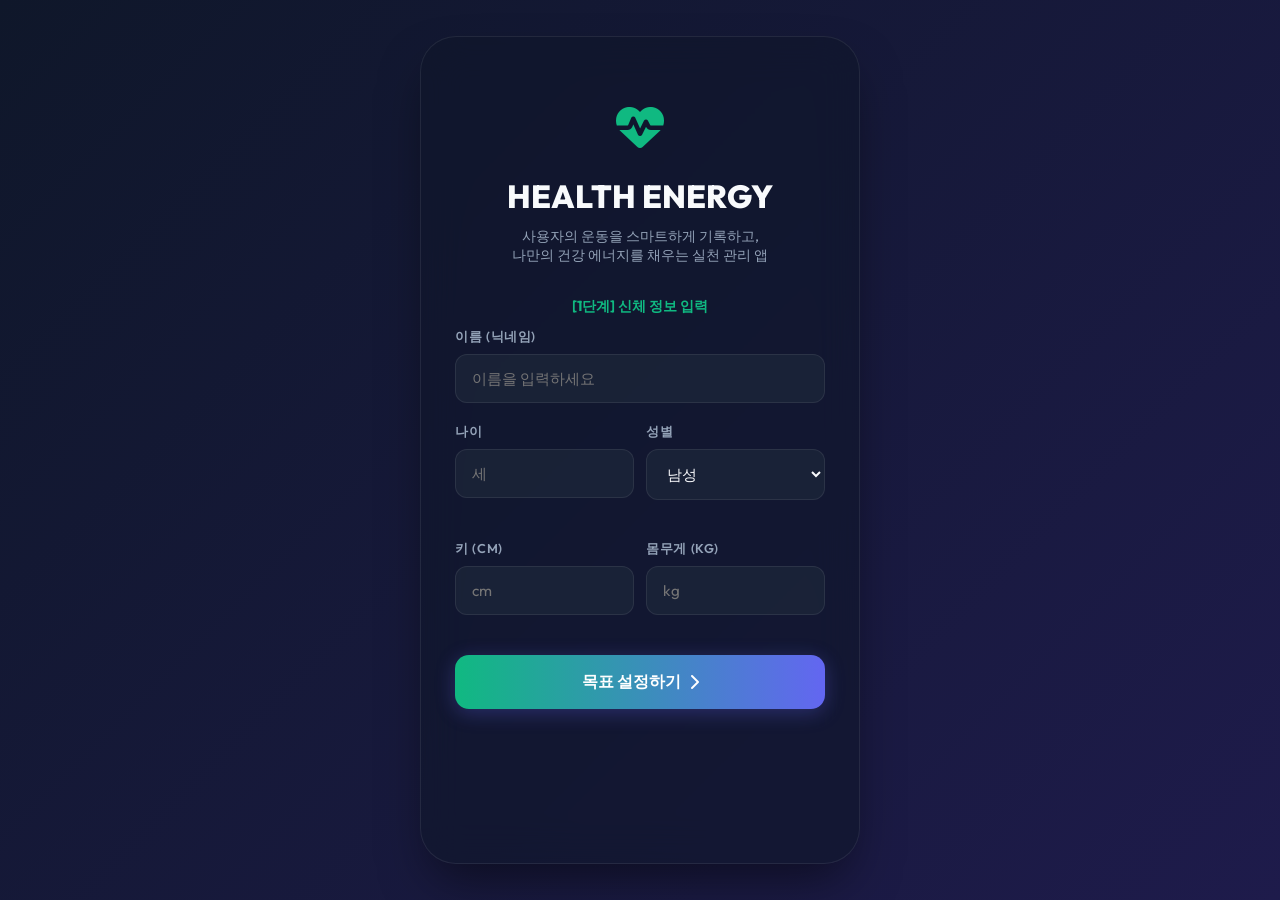
==== index.html @ dea9b388 "Add files via upload" ====
<!DOCTYPE html>
<html lang="ko">
<head>
  <meta charset="UTF-8">
  <meta name="viewport" content="width=device-width, initial-scale=1.0, viewport-fit=cover">
  <meta name="theme-color" content="#0f172a">
  <meta name="mobile-web-app-capable" content="yes">
  <meta name="apple-mobile-web-app-capable" content="yes">
  <meta name="apple-mobile-web-app-status-bar-style" content="black-translucent">
  <meta name="apple-mobile-web-app-title" content="Health Energy">
  <meta name="format-detection" content="telephone=no">
  <title>Health Energy - 건강과 웰빙</title>
  <link rel="manifest" href="manifest.webmanifest">
  <link rel="icon" href="icons/app-icon.svg" type="image/svg+xml">
  <link rel="apple-touch-icon" href="icons/app-icon.svg">
  <!-- Google Fonts Outfit -->
  <link rel="preconnect" href="https://fonts.googleapis.com">
  <link rel="preconnect" href="https://fonts.gstatic.com" crossorigin>
  <link href="https://fonts.googleapis.com/css2?family=Outfit:wght@300;400;500;600;700;800&display=swap" rel="stylesheet">
  <!-- FontAwesome for Premium Icons -->
  <link rel="stylesheet" href="https://cdnjs.cloudflare.com/ajax/libs/font-awesome/6.4.0/css/all.min.css">
  <!-- Local Styles -->
  <link rel="stylesheet" href="css/style.css">
</head>
<body>

  <div class="app-container">
    
    <!-- App Header (Hidden on onboarding) -->
    <header class="app-header" id="app-header" style="display: none;">
      <div class="logo-text">HEALTH ENERGY</div>
      <div class="header-actions">
        <button class="header-btn" id="btn-profile" title="프로필 설정">
          <i class="fa-solid fa-user"></i>
        </button>
      </div>
    </header>

    <!-- Floating Action Button for Quick Workout Add -->
    <button class="floating-action-btn" id="fab-add-workout" style="display: none;" title="운동 추가">
      <i class="fa-solid fa-plus"></i>
    </button>

    <!-- Main Screens Container -->
    <main class="screen-wrapper">

      <!-- 1. Onboarding Screen -->
      <section id="screen-onboarding" class="app-screen active">
        <div class="onboarding-container">
          <div style="font-size: 3rem; color: var(--color-primary); margin-bottom: 20px;">
            <i class="fa-solid fa-heart-pulse"></i>
          </div>
          <h1 class="onboarding-title">HEALTH ENERGY</h1>
          <p class="onboarding-desc">사용자의 운동을 스마트하게 기록하고,<br>나만의 건강 에너지를 채우는 실천 관리 앱</p>
          
          <form id="form-onboarding" style="width: 100%;">
            <!-- STEP 1: Profile Information -->
            <div id="onboarding-step-1" style="width: 100%;">
              <div style="font-size: 0.9rem; font-weight: 700; color: var(--color-primary); margin-bottom: 12px; text-align: center;">[1단계] 신체 정보 입력</div>
              
              <div class="form-group">
                <label for="input-name">이름 (닉네임)</label>
                <input type="text" id="input-name" class="form-input" placeholder="이름을 입력하세요" required>
              </div>
              
              <div class="stats-grid">
                <div class="form-group">
                  <label for="input-age">나이</label>
                  <input type="number" id="input-age" class="form-input" placeholder="세" required min="1" max="120">
                </div>
                <div class="form-group">
                  <label for="input-gender">성별</label>
                  <select id="input-gender" class="form-select" required>
                    <option value="male">남성</option>
                    <option value="female">여성</option>
                    <option value="other">기타</option>
                  </select>
                </div>
              </div>

              <div class="stats-grid">
                <div class="form-group">
                  <label for="input-height">키 (cm)</label>
                  <input type="number" id="input-height" class="form-input" placeholder="cm" required min="50" max="250">
                </div>
                <div class="form-group">
                  <label for="input-weight">몸무게 (kg)</label>
                  <input type="number" id="input-weight" class="form-input" placeholder="kg" required min="10" max="300">
                </div>
              </div>

              <button type="button" id="btn-onboarding-next" class="btn-primary" style="margin-top: 15px; width: 100%;">
                목표 설정하기 <i class="fa-solid fa-chevron-right"></i>
              </button>
            </div>

            <!-- STEP 2: Goal Settings (hidden initially) -->
            <div id="onboarding-step-2" style="width: 100%; display: none;">
              <div style="font-size: 0.9rem; font-weight: 700; color: var(--color-primary); margin-bottom: 12px; text-align: center;">[2단계] 하루 활동 목표 설정</div>
              
              <div class="form-group">
                <label for="input-calorie-goal">하루 목표 소모 칼로리 (kcal)</label>
                <input type="number" id="input-calorie-goal" class="form-input" value="500" min="50" max="10000" required>
              </div>

              <div class="form-group">
                <label for="input-duration-goal">하루 목표 운동 시간 (분)</label>
                <input type="number" id="input-duration-goal" class="form-input" value="60" min="5" max="1440" required>
              </div>

              <div class="form-group">
                <label for="input-step-goal">하루 목표 걸음 수 (걸음)</label>
                <input type="number" id="input-step-goal" class="form-input" value="10000" step="1000" min="1000" max="100000" required>
              </div>

              <div style="display: flex; gap: 12px; margin-top: 20px;">
                <button type="button" id="btn-onboarding-back" class="btn-secondary" style="flex: 1; padding: 12px;">
                  <i class="fa-solid fa-chevron-left"></i> 이전
                </button>
                <button type="submit" class="btn-primary" style="flex: 2; padding: 12px;">
                  시작하기 <i class="fa-solid fa-circle-check"></i>
                </button>
              </div>
            </div>
          </form>
        </div>
      </section>

      <!-- 2. Home Dashboard Screen -->
      <section id="screen-home" class="app-screen">
        <!-- Welcoming -->
        <div style="margin-bottom: 20px; display: flex; justify-content: space-between; align-items: center;">
          <div>
            <h2 style="font-size: 1.4rem; font-weight: 800;">안녕하세요, <span id="user-display-name">사용자</span>님!</h2>
            <p style="font-size: 0.8rem; color: var(--text-secondary);">날짜별 건강 에너지를 되돌아보세요.</p>
          </div>
        </div>
        <!-- Health Energy Gauge Card -->
        <div class="glass-card" style="text-align: center;">
          <div class="glass-card-title" style="margin-bottom: 8px;">
            <span>오늘의 건강 에너지</span>
            <i class="fa-solid fa-bolt" style="color: var(--color-warning);"></i>
          </div>
          
          <!-- Arrow-based Date Selector inside Card -->
          <div style="display: flex; justify-content: center; align-items: center; gap: 16px; margin: 0px auto 14px; max-width: 200px;">
            <button id="btn-home-prev-date" class="header-btn" style="width: 28px; height: 28px; font-size: 0.75rem;" title="다음 날짜">
              <i class="fa-solid fa-chevron-left"></i>
            </button>
            <span id="home-selected-date-label" style="font-size: 0.85rem; font-weight: 700; color: var(--color-primary); flex: 1; text-align: center; white-space: nowrap;">오늘</span>
            <button id="btn-home-next-date" class="header-btn" style="width: 28px; height: 28px; font-size: 0.75rem;" title="이전 날짜" disabled>
              <i class="fa-solid fa-chevron-right"></i>
            </button>
          </div>
          
          <div class="energy-gauge-container">
            <svg class="svg-gauge">
              <defs>
                <linearGradient id="energyGrad" x1="0%" y1="0%" x2="100%" y2="100%">
                  <stop offset="0%" stop-color="var(--color-secondary)" />
                  <stop offset="100%" stop-color="var(--color-primary)" />
                </linearGradient>
              </defs>
              <circle class="svg-gauge-bg" cx="85" cy="85" r="70" />
              <circle class="svg-gauge-fill" id="energy-gauge-fill" cx="85" cy="85" r="70" />
            </svg>
            <div class="gauge-center-text">
              <span class="gauge-value" id="energy-score-val">0</span>
              <span class="gauge-unit">POINTS</span>
            </div>
            <div class="energy-status-badge" id="energy-status-text">에너지 충전 대기 중</div>
          </div>

          <p style="font-size: 0.75rem; color: var(--text-secondary); line-height: 1.4; max-width: 280px; margin: 0 auto 15px;">
            운동 시간, 빈도, 연속성 등을 종합적으로 반영하여 실시간으로 에너지가 충전됩니다.
          </p>
          <button class="btn-primary" id="btn-toggle-energy-details" style="width: 100%; border-radius: 16px; padding: 14px; font-weight: 700; background: linear-gradient(135deg, var(--color-primary), var(--color-secondary)); box-shadow: 0 4px 15px rgba(16, 185, 129, 0.4);">
            <i class="fa-solid fa-circle-info"></i> 자세히 알아보기
          </button>
          
          <!-- Detailed Energy info container -->
          <div id="energy-details-container" style="display: none; margin-top: 16px; text-align: left; padding: 14px; border-radius: 12px; background: rgba(255, 255, 255, 0.03); border: 1px solid rgba(255, 255, 255, 0.05); animation: fadeIn 0.3s ease;">
            <h4 style="font-size: 0.85rem; font-weight: 700; margin-bottom: 12px; color: var(--color-primary); display: flex; align-items: center; gap: 6px;">
              <i class="fa-solid fa-chart-pie"></i> 요소별 에너지 분석
            </h4>
            
            <!-- 근력 -->
            <div style="margin-bottom: 10px;">
              <div style="display: flex; justify-content: space-between; font-size: 0.75rem; margin-bottom: 4px;">
                <span>💪 근력 (Muscle Strength)</span>
                <span id="score-strength" style="font-weight: 700;">0%</span>
              </div>
              <div style="height: 6px; background: rgba(255, 255, 255, 0.05); border-radius: 3px; overflow: hidden;">
                <div id="bar-strength" style="height: 100%; width: 0%; background: var(--color-accent); border-radius: 3px; transition: width 0.5s ease;"></div>
              </div>
            </div>

            <!-- 근지구력 -->
            <div style="margin-bottom: 10px;">
              <div style="display: flex; justify-content: space-between; font-size: 0.75rem; margin-bottom: 4px;">
                <span>🏋️ 근지구력 (Muscle Endurance)</span>
                <span id="score-endurance" style="font-weight: 700;">0%</span>
              </div>
              <div style="height: 6px; background: rgba(255, 255, 255, 0.05); border-radius: 3px; overflow: hidden;">
                <div id="bar-endurance" style="height: 100%; width: 0%; background: var(--color-warning); border-radius: 3px; transition: width 0.5s ease;"></div>
              </div>
            </div>

            <!-- 심폐지구력 -->
            <div style="margin-bottom: 10px;">
              <div style="display: flex; justify-content: space-between; font-size: 0.75rem; margin-bottom: 4px;">
                <span>🫁 심폐지구력 (Cardiorespiratory)</span>
                <span id="score-cardio" style="font-weight: 700;">0%</span>
              </div>
              <div style="height: 6px; background: rgba(255, 255, 255, 0.05); border-radius: 3px; overflow: hidden;">
                <div id="bar-cardio" style="height: 100%; width: 0%; background: var(--color-secondary); border-radius: 3px; transition: width 0.5s ease;"></div>
              </div>
            </div>

            <!-- 유연성 -->
            <div style="margin-bottom: 4px;">
              <div style="display: flex; justify-content: space-between; font-size: 0.75rem; margin-bottom: 4px;">
                <span>🧘 유연성 (Flexibility)</span>
                <span id="score-flexibility" style="font-weight: 700;">0%</span>
              </div>
              <div style="height: 6px; background: rgba(255, 255, 255, 0.05); border-radius: 3px; overflow: hidden;">
                <div id="bar-flexibility" style="height: 100%; width: 0%; background: var(--color-primary); border-radius: 3px; transition: width 0.5s ease;"></div>
              </div>
            </div>
          </div>
        </div>

        <!-- Today Summary Header -->
        <div style="margin: 22px 0 10px; display: flex; justify-content: space-between; align-items: center; padding: 0 4px;">
          <h3 style="font-size: 0.95rem; font-weight: 700; color: var(--text-primary); margin: 0; display: flex; align-items: center; gap: 6px;">
            <i class="fa-solid fa-square-poll-vertical" style="color: var(--color-primary);"></i> 오늘의 활동 요약
          </h3>
          <button id="btn-edit-goals" style="background: transparent; border: none; color: var(--color-primary); font-size: 0.75rem; font-weight: 700; cursor: pointer; display: flex; align-items: center; gap: 4px; padding: 4px 8px; border-radius: 8px; border: 1px solid rgba(16, 185, 129, 0.2); transition: all 0.2s;">
            <i class="fa-solid fa-pen-to-square"></i> 목표 수정
          </button>
        </div>

        <!-- Today Summary Card -->
        <div class="stats-grid">
          <div class="stat-box">
            <span class="stat-label"><i class="fa-solid fa-fire" style="color: var(--color-accent);"></i> 활동 칼로리</span>
            <span class="stat-value"><span id="today-calories">0</span> / <span id="goal-calories">500</span> kcal</span>
          </div>
          <div class="stat-box">
            <span class="stat-label"><i class="fa-solid fa-shoe-prints" style="color: var(--color-primary);"></i> 걸음 수</span>
            <span class="stat-value"><span id="today-steps">0</span> / <span id="goal-steps">10,000</span></span>
          </div>
        </div>

        <div class="stats-grid">
          <div class="stat-box">
            <span class="stat-label"><i class="fa-solid fa-clock" style="color: var(--color-secondary);"></i> 운동 시간</span>
            <span class="stat-value"><span id="today-duration">0</span> / <span id="goal-duration">60</span> 분</span>
          </div>
          <div class="stat-box">
            <span class="stat-label"><i class="fa-solid fa-calendar-check" style="color: var(--color-warning);"></i> 연속 실천</span>
            <span class="stat-value"><span id="user-streak">0</span> 일 연속 🔥</span>
          </div>
        </div>

        <!-- Recommended Workouts -->
        <div class="glass-card">
          <div class="glass-card-title" style="margin-bottom: 6px;">오늘의 추천 운동</div>
          
          <!-- Deficient element-based recommendations -->
          <div style="font-size: 0.75rem; color: var(--text-secondary); margin-bottom: 12px; padding: 0 4px;" id="home-recommendation-reason">
            최근 1주일간 분석 결과...
          </div>
          
          <div class="exercise-list" id="home-recommendation-list">
            <div class="exercise-item" onclick="app.selectWorkoutPreset('Squats')">
              <div class="exercise-info">
                <div class="exercise-icon"><i class="fa-solid fa-child"></i></div>
                <div>
                  <div class="exercise-name">스쿼트 (Squats)</div>
                  <div class="exercise-meta">자세 분석 시범 서비스 가능</div>
                </div>
              </div>
              <i class="fa-solid fa-chevron-right" style="font-size: 0.8rem; color: var(--text-secondary);"></i>
            </div>

            <div class="exercise-item" onclick="app.selectWorkoutPreset('Walking')">
              <div class="exercise-info">
                <div class="exercise-icon" style="background: rgba(16, 185, 129, 0.15); color: var(--color-primary);"><i class="fa-solid fa-person-running"></i></div>
                <div>
                  <div class="exercise-name">야외 걷기/달리기</div>
                  <div class="exercise-meta">GPS 자동 이동 측정 시뮬레이션</div>
                </div>
              </div>
              <i class="fa-solid fa-chevron-right" style="font-size: 0.8rem; color: var(--text-secondary);"></i>
            </div>
          </div>
        </div>
      </section>

      <!-- 2.5 Recommendation Screen -->
      <section id="screen-recommendation" class="app-screen">
        <div style="margin-bottom: 20px;">
          <h2 style="font-size: 1.4rem; font-weight: 800;">맞춤 운동 추천</h2>
          <p style="font-size: 0.8rem; color: var(--text-secondary);">현재 건강 상태를 분석하여 알맞은 운동을 제안합니다.</p>
        </div>

        <div class="glass-card" style="text-align: center; padding: 40px 20px;" id="recommendation-loading">
          <i class="fa-solid fa-circle-notch fa-spin" style="font-size: 3rem; color: var(--color-primary); margin-bottom: 20px;"></i>
          <h3 style="font-size: 1.1rem; margin-bottom: 8px;">최적의 운동을 찾고 있습니다...</h3>
          <p style="font-size: 0.8rem; color: var(--text-secondary);">최근 활동 기록과 건강 에너지를 분석 중입니다.</p>
        </div>

        <div id="recommendation-result" style="display: none;">
          <!-- Content dynamically rendered via JS -->
        </div>

        <button class="btn-secondary" onclick="app.navigateTo('home')" style="margin-top: 20px;">
          <i class="fa-solid fa-arrow-left"></i> 홈으로 돌아가기
        </button>
      </section>

      <!-- 3. Selection Screen (Select Exercise Mode) -->
      <section id="screen-choose-workout" class="app-screen">
        <div style="margin-bottom: 24px;">
          <h2 style="font-size: 1.4rem; font-weight: 800;">기록 방식 선택</h2>
          <p style="font-size: 0.8rem; color: var(--text-secondary);">운동을 기록할 상황과 방법을 골라주세요.</p>
        </div>

        <div class="selection-card" onclick="app.navigateTo('camera-workout')">
          <div class="selection-card-icon">
            <i class="fa-solid fa-camera"></i>
          </div>
          <div class="selection-card-details">
            <div class="selection-card-title">카메라로 활동 기록</div>
            <div class="selection-card-desc">기기 내 웹캠을 활용해 횟수 측정과 스쿼트 자세 분석 피드백을 체험합니다. (시뮬레이션 버전)</div>
          </div>
        </div>

        <div class="selection-card" onclick="app.navigateTo('auto-tracking')">
          <div class="selection-card-icon" style="color: var(--color-secondary);">
            <i class="fa-solid fa-location-crosshairs"></i>
          </div>
          <div class="selection-card-details">
            <div class="selection-card-title">자동 운동 측정</div>
            <div class="selection-card-desc">걷기, 달리기와 같은 활동을 실시간 이동량으로 자동 측정해 드립니다.</div>
          </div>
        </div>

        <div class="selection-card" onclick="app.navigateTo('direct-input')">
          <div class="selection-card-icon" style="color: var(--color-accent);">
            <i class="fa-solid fa-pen-to-square"></i>
          </div>
          <div class="selection-card-details">
            <div class="selection-card-title">직접 활동 기록</div>
            <div class="selection-card-desc">헬스, 수영, 축구 등 다른 운동 결과를 시간과 강도, 간단한 메모와 함께 수동으로 적어 기록합니다.</div>
          </div>
        </div>

        <button class="btn-secondary" onclick="app.navigateTo('home')" style="margin-top: 10px;">
          <i class="fa-solid fa-arrow-left"></i> 홈으로 가기
        </button>
      </section>

      <!-- 4. Camera Workout Simulation Screen -->
      <section id="screen-camera-workout" class="app-screen">
        <div style="margin-bottom: 16px;">
          <h2 style="font-size: 1.4rem; font-weight: 800;">카메라로 활동 기록</h2>
          <p style="font-size: 0.8rem; color: var(--text-secondary);">기기 내 웹캠을 활용해 횟수 측정과 자세 분석 피드백을 진행합니다.</p>
        </div>

        <!-- Exercise Selector -->
        <div class="form-group" style="margin-bottom: 20px;">
          <label for="select-camera-exercise">측정할 운동 선택</label>
          <select id="select-camera-exercise" class="form-select" required>
            <option value="" disabled selected hidden>측정할 운동을 선택해주세요.</option>
            <optgroup label="근력 운동">
              <option value="바이셉 컬">바이셉 컬</option>
              <option value="레터럴 레이즈">레터럴 레이즈</option>
              <option value="오버헤드 프레스">오버헤드 프레스</option>
            </optgroup>
            <optgroup label="근지구력 운동">
              <option value="스쿼트">스쿼트</option>
              <option value="팔굽혀펴기">팔굽혀펴기</option>
              <option value="윗몸일으키기">윗몸일으키기</option>
              <option value="레그레이즈">레그레이즈</option>
              <option value="니 레이즈">니 레이즈</option>
              <option value="니 프레스">니 프레스</option>
              <option value="크런치">크런치</option>
            </optgroup>
          </select>
        </div>

        <!-- Placeholder when no exercise is selected -->
        <div id="camera-exercise-placeholder" class="mock-box" style="height: 240px; display: flex; flex-direction: column; align-items: center; justify-content: center; text-align: center; gap: 12px; background: rgba(255,255,255,0.01); border: 1px dashed rgba(255,255,255,0.1); margin-bottom: 20px;">
          <i class="fa-solid fa-camera-rotate" style="font-size: 2.5rem; color: var(--text-secondary); opacity: 0.5;"></i>
          <span style="font-size: 0.85rem; color: var(--text-secondary); line-height: 1.5;">측정할 운동 종류를 선택하시면<br>카메라 기능이 활성화됩니다.</span>
        </div>

        <!-- Camera Workspace Container -->
        <div id="camera-workspace-container" style="display: none;">
          <div class="mock-box" id="camera-viewport" style="margin-bottom: 20px; position: relative; overflow: hidden; background: #000; display: flex; align-items: center; justify-content: center; height: 260px;">
            <!-- Real webcam video element -->
            <video id="webcam-video" autoplay playsinline muted style="width: 100%; height: 100%; object-fit: cover; position: absolute; top: 0; left: 0; transform: scaleX(-1);"></video>
            
            <!-- Real-time skeleton canvas overlay -->
            <canvas id="skeleton-canvas" style="width: 100%; height: 100%; position: absolute; top: 0; left: 0; z-index: 1; pointer-events: none; transform: scaleX(-1);"></canvas>
            
            <!-- Hidden processing canvas -->
            <canvas id="processing-canvas" style="display: none;" width="320" height="240"></canvas>

            <button type="button" id="btn-switch-camera" class="camera-switch-btn" aria-label="전면 및 후면 카메라 전환" title="카메라 전환">
              <i class="fa-solid fa-camera-rotate"></i>
            </button>
            
            <div class="camera-indicator" style="z-index: 2;">
              <div class="camera-dot"></div>
              <span>실시간 카메라 스트림</span>
            </div>
            
            <span style="z-index: 2; font-weight: 500; font-size: 0.8rem; background: rgba(0,0,0,0.5); padding: 4px 10px; border-radius: 4px;" id="camera-status-msg">자세를 잡고 대기하세요.</span>
          </div>

          <div class="stats-grid" style="margin-bottom: 16px;">
            <div class="stat-box" style="text-align: center;">
              <span class="stat-label" id="camera-rep-label">수행 횟수</span>
              <span class="stat-value" id="camera-rep-count" style="font-size: 2rem; color: var(--color-primary);">0 <span style="font-size: 1rem;">회</span></span>
            </div>
            <div class="stat-box" style="text-align: center;">
              <span class="stat-label">자세 점수</span>
              <span class="stat-value" id="camera-posture-score" style="font-size: 2rem; color: var(--color-secondary);">-- <span style="font-size: 1rem;">점</span></span>
            </div>
          </div>

          <div class="mock-box" style="margin-bottom: 20px; padding: 12px; font-size: 0.78rem; line-height: 1.55; color: var(--text-secondary);">
            선택한 운동에 필요한 주요 관절은 한쪽만 보여도 측정됩니다. 파란색으로 표시되는 부위를 보여주고 시작 자세와 끝 자세를 잠깐 유지해 주세요.
          </div>

          <button class="btn-primary" id="btn-finish-camera-workout">
            운동 끝내고 기록 저장
          </button>
        </div>

        <button class="btn-secondary" onclick="app.navigateTo('choose-workout')" style="margin-top: 10px;">
          뒤로 가기
        </button>
      </section>

      <!-- 5. Auto Tracking Screen -->
      <section id="screen-auto-tracking" class="app-screen">
        <div style="margin-bottom: 16px;">
          <h2 style="font-size: 1.4rem; font-weight: 800;">실시간 자동 측정</h2>
          <p style="font-size: 0.8rem; color: var(--text-secondary);">스마트폰 GPS 및 센서 활동을 가상으로 시뮬레이션합니다.</p>
        </div>

        <!-- Exercise Selector -->
        <div class="form-group" style="margin-bottom: 20px;">
          <label for="select-auto-exercise">측정할 운동 선택</label>
          <select id="select-auto-exercise" class="form-select" required>
            <option value="" disabled selected hidden>측정할 운동을 선택해주세요.</option>
            <optgroup label="근력 운동">
              <option value="바이셉 컬">바이셉 컬</option>
              <option value="레터럴 레이즈">레터럴 레이즈</option>
              <option value="오버헤드 프레스">오버헤드 프레스</option>
            </optgroup>
            <optgroup label="근지구력 운동">
              <option value="스쿼트">스쿼트</option>
              <option value="팔굽혀펴기">팔굽혀펴기</option>
              <option value="윗몸일으키기">윗몸일으키기</option>
              <option value="레그레이즈">레그레이즈</option>
              <option value="니 레이즈">니 레이즈</option>
              <option value="니 프레스">니 프레스</option>
              <option value="크런치">크런치</option>
            </optgroup>
          </select>
        </div>

        <!-- Placeholder when no exercise is selected -->
        <div id="auto-exercise-placeholder" class="mock-box" style="height: 160px; display: flex; flex-direction: column; align-items: center; justify-content: center; text-align: center; gap: 12px; background: rgba(255,255,255,0.01); border: 1px dashed rgba(255,255,255,0.1); margin-bottom: 20px;">
          <i class="fa-solid fa-person-running" style="font-size: 2.5rem; color: var(--text-secondary); opacity: 0.5;"></i>
          <span style="font-size: 0.85rem; color: var(--text-secondary); line-height: 1.5;">측정할 운동 종류를 선택하시면<br>자동 측정 센서 기능이 활성화됩니다.</span>
        </div>

        <!-- Auto Workspace Container -->
        <div id="auto-workspace-container" style="display: none;">
          <div class="mock-box" style="height: 160px; background: radial-gradient(circle, #1e1b4b 0%, #020617 100%); margin-bottom: 20px;">
            <div style="font-size: 0.75rem; color: var(--text-secondary); margin-bottom: 6px;">실시간 페이스 속도계</div>
            <div style="font-size: 2.5rem; font-weight: 800; color: var(--color-secondary);" id="auto-speed">0.0 <span style="font-size: 1rem; font-weight: 500; color: var(--text-secondary);">km/h</span></div>
            <div style="margin-top: 8px; font-size: 0.75rem; color: var(--color-primary);" id="auto-tracking-status"><i class="fa-solid fa-pause"></i> 일시 정지됨</div>
          </div>

          <div class="stats-grid">
            <div class="stat-box">
              <span class="stat-label">이동 시간</span>
              <span class="stat-value" id="auto-duration">00:00</span>
            </div>
            <div class="stat-box">
              <span class="stat-label" id="auto-steps-label">걸음 수</span>
              <span class="stat-value" id="auto-steps">0 걸음</span>
            </div>
          </div>

          <div class="stats-grid" style="margin-bottom: 16px;">
            <div class="stat-box">
              <span class="stat-label">이동 거리</span>
              <span class="stat-value" id="auto-distance">0.00 km</span>
            </div>
            <div class="stat-box">
              <span class="stat-label">소모 칼로리</span>
              <span class="stat-value" id="auto-calories">0 kcal</span>
            </div>
          </div>

          <div class="interactive-mock-controls" style="margin-bottom: 20px;">
            <button class="btn-primary" id="btn-sensor-toggle" style="background: var(--color-primary);">시작</button>
            <button class="btn-secondary" id="btn-sensor-speedup" disabled>가속 시뮬레이션</button>
          </div>

          <button class="btn-primary" id="btn-finish-auto-workout" style="background: linear-gradient(to right, var(--color-secondary), var(--color-accent));">
            측정 완료 및 저장
          </button>
        </div>
        
        <button class="btn-secondary" onclick="app.navigateTo('choose-workout')" style="margin-top: 10px;">
          뒤로 가기
        </button>
      </section>

      <!-- 6. Direct Input Form Screen -->
      <section id="screen-direct-input" class="app-screen">
        <div style="margin-bottom: 16px;">
          <h2 style="font-size: 1.4rem; font-weight: 800;">직접 활동 기록</h2>
          <p style="font-size: 0.8rem; color: var(--text-secondary);">수행하신 운동 종류와 결과를 입력하세요.</p>
        </div>

        <form id="form-direct-workout">
          <div class="form-group">
            <label for="select-exercise-type">운동 종류 (선택)</label>
            <select id="select-exercise-type" class="form-select" required>
              <option value="" disabled selected hidden>운동 종류를 선택해주세요.</option>
              <optgroup label="근력 운동">
                <option value="바이셉 컬" data-unit="회" data-name="바이셉 컬">바이셉 컬</option>
                <option value="레터럴 레이즈" data-unit="회" data-name="레터럴 레이즈">레터럴 레이즈</option>
                <option value="오버헤드 프레스" data-unit="회" data-name="오버헤드 프레스">오버헤드 프레스</option>
              </optgroup>
              <optgroup label="근지구력 운동">
                <option value="스쿼트" data-unit="회" data-name="스쿼트">스쿼트</option>
                <option value="팔굽혀펴기" data-unit="회" data-name="팔굽혀펴기">팔굽혀펴기</option>
                <option value="윗몸일으키기" data-unit="회" data-name="윗몸일으키기">윗몸일으키기</option>
                <option value="레그레이즈" data-unit="회" data-name="레그레이즈">레그레이즈</option>
                <option value="니 레이즈" data-unit="회" data-name="니 레이즈">니 레이즈</option>
                <option value="니 프레스" data-unit="회" data-name="니 프레스">니 프레스</option>
                <option value="크런치" data-unit="회" data-name="크런치">크런치</option>
              </optgroup>
            </select>
          </div>

          <!-- Measurement Input Group (Conditional) -->
          <div id="direct-measurement-group" style="display: none; margin-bottom: 15px;" class="form-group">
            <label id="label-direct-measurement" for="input-direct-measurement">측정 기록</label>
            <input type="number" step="0.1" id="input-direct-measurement" class="form-input" placeholder="측정값을 입력하세요">
          </div>

          <div class="stats-grid">
            <div class="form-group">
              <label for="input-direct-duration">운동 시간 (분)</label>
              <input type="number" id="input-direct-duration" class="form-input" min="1" max="1440" required placeholder="30">
            </div>
            <div class="form-group" id="direct-reps-group" style="display: none;">
              <label for="input-direct-reps">수행 횟수 (회)</label>
              <input type="number" id="input-direct-reps" class="form-input" min="1" max="1000" placeholder="20">
            </div>
          </div>

          <div class="form-group" style="margin-top: 15px;">
            <label for="select-direct-intensity">주관적 강도</label>
            <select id="select-direct-intensity" class="form-select" required>
              <option value="" disabled selected hidden>운동 강도를 선택해주세요.</option>
              <option value="low">가벼움 (산책 수준)</option>
              <option value="medium">보통 (적당히 땀이 남)</option>
              <option value="high">힘듦 (숨이 많이 참)</option>
            </select>
          </div>

          <div class="form-group">
            <label for="input-direct-memo">한 줄 메모 / 피드백</label>
            <textarea id="input-direct-memo" class="form-input" rows="3" style="resize: none;" placeholder="오늘 운동은 어떠셨나요? 느낌을 메모해보세요."></textarea>
          </div>

          <button type="submit" class="btn-primary">
            운동 기록 저장 <i class="fa-solid fa-circle-check"></i>
          </button>
          
          <button type="button" class="btn-secondary" onclick="app.navigateTo('choose-workout')" style="margin-top: 10px;">
            뒤로 가기
          </button>
        </form>
      </section>

      <!-- 7. Timeline Screen -->
      <section id="screen-timeline" class="app-screen">
        <div style="margin-bottom: 20px; display: flex; justify-content: space-between; align-items: center;">
          <div>
            <h2 style="font-size: 1.4rem; font-weight: 800;">운동 타임라인</h2>
            <p style="font-size: 0.8rem; color: var(--text-secondary);">차곡차곡 쌓인 건강 기록들</p>
          </div>
          <button class="header-btn" id="btn-clear-logs" title="기록 전체 초기화" style="border-color: rgba(244, 63, 94, 0.3); color: var(--color-accent);">
            <i class="fa-solid fa-trash-can"></i>
          </button>
        </div>

        <!-- Date Filters Scrollbar -->
        <div class="date-filter-container" id="timeline-date-filters">
          <!-- Dynamically populated via JS -->
        </div>

        <div id="timeline-empty-state" style="text-align: center; padding: 40px 10px; color: var(--text-secondary);">
          <i class="fa-regular fa-calendar-times" style="font-size: 2.5rem; margin-bottom: 12px; opacity: 0.5;"></i>
          <p style="font-size: 0.85rem;">아직 기록된 운동이 없습니다.<br>첫 운동을 기록해보세요!</p>
        </div>

        <div class="timeline-list" id="timeline-items-container">
          <!-- Dynamically populated via JS -->
        </div>
      </section>

      <!-- 8. Reports Screen -->
      <section id="screen-report" class="app-screen">
        <div style="margin-bottom: 20px;">
          <h2 style="font-size: 1.4rem; font-weight: 800;">분석 리포트</h2>
          <p style="font-size: 0.8rem; color: var(--text-secondary);">활동 기록 및 에너지 변화 요인 분석</p>
        </div>

        <!-- Interactive Calendar -->
        <div class="glass-card">
          <div class="glass-card-title">
            운동 캘린더
            <div id="calendar-month-year" style="font-size: 0.9rem; font-weight: 700; color: var(--color-primary); background: rgba(16,185,129,0.1); padding: 4px 10px; border-radius: 12px;">2023 10월</div>
          </div>
          <div class="calendar-container">
            <div class="calendar-header">
              <span>일</span><span>월</span><span>화</span><span>수</span><span>목</span><span>금</span><span>토</span>
            </div>
            <div class="calendar-grid" id="calendar-grid">
              <!-- Dynamically populated via JS -->
            </div>
          </div>
          <div id="calendar-selected-logs" style="margin-top: 16px; border-top: 1px solid rgba(255,255,255,0.1); padding-top: 16px; min-height: 50px;">
            <p style="font-size: 0.8rem; color: var(--text-secondary); text-align: center;">날짜를 선택하면 기록이 표시됩니다.</p>
          </div>
        </div>

        <!-- Timeframe Selector -->
        <div class="timeframe-group">
          <button class="btn-timeframe active" onclick="app.setReportTimeframe('weekly')" id="btn-tf-weekly">주간</button>
          <button class="btn-timeframe" onclick="app.setReportTimeframe('monthly')" id="btn-tf-monthly">월간</button>
          <button class="btn-timeframe" onclick="app.setReportTimeframe('yearly')" id="btn-tf-yearly">연간</button>
        </div>

        <!-- 1. Health Energy Score Graph Card -->
        <div class="glass-card">
          <div class="glass-card-title">
            <span id="label-energy-score-title">주간 건강 에너지 점수</span>
            <i class="fa-solid fa-bolt" style="color: var(--color-warning);"></i>
          </div>
          <div class="chart-container" id="chart-energy-score">
            <!-- Dynamically populated via JS -->
          </div>
          <p style="font-size: 0.7rem; color: var(--text-secondary); text-align: center;" id="desc-energy-score">
            기간별 평균 에너지 상태를 보여줍니다.
          </p>
        </div>

        <!-- 2. Workout Duration Graph Card -->
        <div class="glass-card">
          <div class="glass-card-title">
            <span id="label-workout-duration-title">주간 운동 시간 (분)</span>
            <i class="fa-solid fa-clock" style="color: var(--color-secondary);"></i>
          </div>
          <div class="chart-container" id="chart-workout-duration">
            <!-- Dynamically populated via JS -->
          </div>
          <p style="font-size: 0.7rem; color: var(--text-secondary); text-align: center;" id="desc-workout-duration">
            기간별 총 운동 수행 시간의 변화입니다.
          </p>
        </div>

        <!-- Feedback Analysis -->
        <div class="glass-card">
          <div class="glass-card-title">종합 평가 및 가이드라인</div>
          <div style="font-size: 0.85rem; line-height: 1.5; color: var(--text-primary);">
            <div style="margin-bottom: 12px; display: flex; gap: 8px;">
              <span style="color: var(--color-primary); font-size: 1rem;"><i class="fa-solid fa-circle-check"></i></span>
              <p id="report-text-consistency">주간 일관성을 분석 중입니다. 꾸준히 기록을 채워보세요.</p>
            </div>
            <div style="margin-bottom: 12px; display: flex; gap: 8px;">
              <span style="color: var(--color-secondary); font-size: 1rem;"><i class="fa-solid fa-dumbbell"></i></span>
              <p id="report-text-volume">활동 시간 및 세기가 권장 수준에 맞게 진행되는지 모니터링됩니다.</p>
            </div>
            <div style="display: flex; gap: 8px;">
              <span style="color: var(--color-accent); font-size: 1rem;"><i class="fa-solid fa-heart"></i></span>
              <p id="report-text-posture">스쿼트 자세 점수 피드백에 맞춰 신체 균형 상태를 진단합니다.</p>
            </div>
          </div>
        </div>
      </section>

    </main>
    <!-- Bottom Navigation Bar (Hidden on onboarding) -->
    <nav class="nav-bar" id="app-navbar" style="display: none;">
      <a class="nav-item active" onclick="app.navigateTo('home')" id="nav-home">
        <i class="fa-solid fa-house"></i>
        <span>홈</span>
      </a>
      <a class="nav-item" onclick="app.navigateTo('choose-workout')" id="nav-choose">
        <i class="fa-solid fa-circle-play"></i>
        <span>운동 시작</span>
      </a>
      <a class="nav-item" onclick="app.navigateTo('timeline')" id="nav-timeline">
        <i class="fa-solid fa-list-ul"></i>
        <span>기록</span>
      </a>
      <a class="nav-item" onclick="app.navigateTo('report')" id="nav-report">
        <i class="fa-solid fa-chart-simple"></i>
        <span>분석</span>
      </a>
    </nav>

  </div>

  <!-- Goal Edit Modal -->
  <div id="modal-edit-goals" class="modal-overlay" style="display: none;">
    <div class="modal-content glass-card" style="max-width: 320px; width: 90%; text-align: left; padding: 20px; position: relative;">
      <h3 style="font-size: 1rem; font-weight: 800; color: var(--text-primary); margin-bottom: 16px; display: flex; align-items: center; gap: 8px;">
        <i class="fa-solid fa-sliders" style="color: var(--color-primary);"></i> 하루 목표 수정
      </h3>
      
      <form id="form-edit-goals">
        <div class="form-group">
          <label for="edit-calorie-goal">하루 목표 소모 칼로리 (kcal)</label>
          <input type="number" id="edit-calorie-goal" class="form-input" min="50" max="10000" required>
        </div>

        <div class="form-group">
          <label for="edit-duration-goal">하루 목표 운동 시간 (분)</label>
          <input type="number" id="edit-duration-goal" class="form-input" min="5" max="1440" required>
        </div>

        <div class="form-group">
          <label for="edit-step-goal">하루 목표 걸음 수 (걸음)</label>
          <input type="number" id="edit-step-goal" class="form-input" step="1000" min="1000" max="100000" required>
        </div>

        <div style="display: flex; gap: 10px; margin-top: 20px;">
          <button type="button" id="btn-close-edit-goals" class="btn-secondary" style="flex: 1; padding: 10px; font-size: 0.85rem; border-radius: 10px;">취소</button>
          <button type="submit" class="btn-primary" style="flex: 2; padding: 10px; font-size: 0.85rem; border-radius: 10px;">저장하기</button>
        </div>
      </form>
    </div>
  </div>

  <!-- Local Script Dependencies -->
  <script src="js/sensors.js"></script>
  <script src="js/app.js"></script>
</body>
</html>
---- css/style.css ----
/* Base Variables */
:root {
  --bg-color: #0f172a;
  --bg-gradient: linear-gradient(135deg, #0f172a 0%, #1e1b4b 100%);
  --card-bg: rgba(30, 41, 59, 0.7);
  --card-border: rgba(255, 255, 255, 0.08);
  --text-primary: #f8fafc;
  --text-secondary: #94a3b8;
  
  /* Neon Accents */
  --color-primary: #10b981;       /* Emerald / Energy */
  --color-primary-glow: rgba(16, 185, 129, 0.3);
  --color-secondary: #6366f1;     /* Indigo / Activity */
  --color-secondary-glow: rgba(99, 102, 241, 0.3);
  --color-accent: #f43f5e;        /* Rose / High Intensity */
  --color-accent-glow: rgba(244, 63, 94, 0.3);
  --color-warning: #f59e0b;       /* Amber / Warning */
}

/* Reset & Base Styles */
* {
  margin: 0;
  padding: 0;
  box-sizing: border-box;
  font-family: 'Outfit', -apple-system, BlinkMacSystemFont, "Segoe UI", Roboto, sans-serif;
  -webkit-tap-highlight-color: transparent;
  touch-action: manipulation;
}

body {
  background: var(--bg-color);
  background-image: var(--bg-gradient);
  color: var(--text-primary);
  min-height: 100vh;
  display: flex;
  justify-content: center;
  align-items: center;
}

/* Mobile App Mock Container */
.app-container {
  width: 100%;
  max-width: 440px;
  height: 92vh;
  min-height: 700px;
  background: rgba(15, 23, 42, 0.6);
  backdrop-filter: blur(20px);
  border: 1px solid var(--card-border);
  border-radius: 36px;
  box-shadow: 0 25px 50px -12px rgba(0, 0, 0, 0.5);
  display: flex;
  flex-direction: column;
  position: relative;
  overflow: hidden;
}

/* Header */
.app-header {
  padding: 20px 24px;
  display: flex;
  justify-content: space-between;
  align-items: center;
  border-bottom: 1px solid var(--card-border);
  background: rgba(15, 23, 42, 0.4);
  z-index: 10;
}

.logo-text {
  font-size: 1.25rem;
  font-weight: 800;
  letter-spacing: 0.05em;
  background: linear-gradient(to right, var(--color-primary), var(--color-secondary));
  -webkit-background-clip: text;
  -webkit-text-fill-color: transparent;
}

.header-actions {
  display: flex;
  gap: 12px;
}

.header-btn {
  background: var(--card-bg);
  border: 1px solid var(--card-border);
  color: var(--text-primary);
  width: 38px;
  height: 38px;
  border-radius: 50%;
  display: flex;
  align-items: center;
  justify-content: center;
  cursor: pointer;
  transition: all 0.2s ease;
}

.header-btn:hover {
  background: rgba(255, 255, 255, 0.1);
  transform: scale(1.05);
}

/* Screen Wrapper */
.screen-wrapper {
  flex: 1;
  overflow-y: auto;
  padding: 20px 24px;
  padding-bottom: 90px; /* Space for navbar */
  scroll-behavior: smooth;
}

/* Screen State Management */
.app-screen {
  display: none;
  animation: fadeIn 0.3s ease-out forwards;
}

.app-screen.active {
  display: block;
}

@keyframes fadeIn {
  from { opacity: 0; transform: translateY(8px); }
  to { opacity: 1; transform: translateY(0); }
}

/* Navigation Bar */
.nav-bar {
  position: absolute;
  bottom: 0;
  left: 0;
  right: 0;
  height: 76px;
  background: rgba(15, 23, 42, 0.85);
  backdrop-filter: blur(24px);
  border-top: 1px solid var(--card-border);
  display: flex;
  justify-content: space-around;
  align-items: center;
  padding: 0 16px;
  z-index: 10;
}

.nav-item {
  display: flex;
  flex-direction: column;
  align-items: center;
  gap: 4px;
  color: var(--text-secondary);
  font-size: 0.65rem;
  font-weight: 500;
  text-decoration: none;
  cursor: pointer;
  transition: all 0.2s ease;
  width: 60px;
}

.nav-item i {
  font-size: 1.25rem;
  transition: transform 0.2s ease;
}

.nav-item:hover, .nav-item.active {
  color: var(--color-primary);
}

.nav-item.active i {
  transform: translateY(-2px);
  text-shadow: 0 0 10px var(--color-primary-glow);
}

/* Onboarding Screen */
.onboarding-container {
  display: flex;
  flex-direction: column;
  justify-content: center;
  align-items: center;
  height: 100%;
  text-align: center;
  padding: 40px 10px;
}

.onboarding-title {
  font-size: 2rem;
  font-weight: 800;
  margin-bottom: 12px;
  line-height: 1.2;
}

.onboarding-desc {
  color: var(--text-secondary);
  font-size: 0.9rem;
  margin-bottom: 32px;
}

/* Forms & Inputs */
.form-group {
  width: 100%;
  margin-bottom: 20px;
  text-align: left;
}

.form-group label {
  display: block;
  font-size: 0.8rem;
  font-weight: 600;
  margin-bottom: 8px;
  color: var(--text-secondary);
  text-transform: uppercase;
  letter-spacing: 0.05em;
}

.form-input, .form-select {
  width: 100%;
  background: var(--card-bg);
  border: 1px solid var(--card-border);
  border-radius: 12px;
  padding: 14px 16px;
  color: var(--text-primary);
  font-size: 0.95rem;
  transition: all 0.2s ease;
}

.form-input:focus, .form-select:focus {
  outline: none;
  border-color: var(--color-primary);
  box-shadow: 0 0 12px var(--color-primary-glow);
}

/* Buttons */
.btn-primary {
  width: 100%;
  background: linear-gradient(to right, var(--color-primary), var(--color-secondary));
  color: white;
  border: none;
  border-radius: 14px;
  padding: 16px;
  font-size: 1rem;
  font-weight: 700;
  cursor: pointer;
  transition: all 0.2s ease;
  box-shadow: 0 4px 20px var(--color-secondary-glow);
  display: flex;
  align-items: center;
  justify-content: center;
  gap: 8px;
}

.btn-primary:hover {
  transform: translateY(-2px);
  box-shadow: 0 6px 24px rgba(99, 102, 241, 0.5);
}

.btn-secondary {
  width: 100%;
  background: var(--card-bg);
  border: 1px solid var(--card-border);
  color: var(--text-primary);
  border-radius: 14px;
  padding: 16px;
  font-size: 1rem;
  font-weight: 700;
  cursor: pointer;
  transition: all 0.2s ease;
  display: flex;
  align-items: center;
  justify-content: center;
  gap: 8px;
}

.btn-secondary:hover {
  background: rgba(255, 255, 255, 0.08);
}

/* Glass Cards */
.glass-card {
  background: var(--card-bg);
  border: 1px solid var(--card-border);
  border-radius: 20px;
  padding: 20px;
  margin-bottom: 16px;
}

.glass-card-title {
  font-size: 0.95rem;
  font-weight: 700;
  margin-bottom: 14px;
  display: flex;
  justify-content: space-between;
  align-items: center;
}

/* Circular Dashboard Gauge */
.energy-gauge-container {
  display: flex;
  flex-direction: column;
  align-items: center;
  justify-content: center;
  margin: 24px 0;
  position: relative;
}

.svg-gauge {
  width: 170px;
  height: 170px;
  transform: rotate(-90deg);
}

.svg-gauge-bg {
  fill: none;
  stroke: rgba(255, 255, 255, 0.05);
  stroke-width: 12px;
}

.svg-gauge-fill {
  fill: none;
  stroke: url(#energyGrad);
  stroke-width: 12px;
  stroke-linecap: round;
  stroke-dasharray: 440;
  stroke-dashoffset: 440;
  transition: stroke-dashoffset 0.8s cubic-bezier(0.4, 0, 0.2, 1);
}

.gauge-center-text {
  position: absolute;
  top: 50%;
  left: 50%;
  transform: translate(-50%, -50%);
  text-align: center;
  display: flex;
  flex-direction: column;
}

.gauge-value {
  font-size: 2.25rem;
  font-weight: 800;
  line-height: 1;
}

.gauge-unit {
  font-size: 0.65rem;
  color: var(--text-secondary);
  font-weight: 600;
  letter-spacing: 0.05em;
  margin-top: 2px;
}

.energy-status-badge {
  background: rgba(16, 185, 129, 0.15);
  border: 1px solid rgba(16, 185, 129, 0.3);
  color: var(--color-primary);
  padding: 6px 14px;
  border-radius: 20px;
  font-size: 0.75rem;
  font-weight: 700;
  margin-top: 16px;
  box-shadow: 0 0 10px rgba(16, 185, 129, 0.1);
}

/* Stats Row */
.stats-grid {
  display: grid;
  grid-template-columns: repeat(2, 1fr);
  gap: 12px;
  margin-bottom: 20px;
}

.stat-box {
  background: var(--card-bg);
  border: 1px solid var(--card-border);
  border-radius: 16px;
  padding: 16px;
  display: flex;
  flex-direction: column;
  gap: 6px;
}

.stat-label {
  font-size: 0.7rem;
  color: var(--text-secondary);
  font-weight: 600;
  text-transform: uppercase;
}

.stat-value {
  font-size: 1.15rem;
  font-weight: 800;
}

/* Recommended Exercises */
.exercise-list {
  display: flex;
  flex-direction: column;
  gap: 10px;
}

.exercise-item {
  display: flex;
  justify-content: space-between;
  align-items: center;
  padding: 12px 16px;
  background: rgba(255, 255, 255, 0.03);
  border: 1px solid rgba(255, 255, 255, 0.05);
  border-radius: 12px;
  cursor: pointer;
  transition: all 0.2s ease;
}

.exercise-item:hover {
  background: rgba(255, 255, 255, 0.07);
  border-color: var(--card-border);
  transform: translateX(4px);
}

.exercise-info {
  display: flex;
  align-items: center;
  gap: 12px;
}

.exercise-icon {
  width: 36px;
  height: 36px;
  border-radius: 10px;
  background: rgba(99, 102, 241, 0.15);
  color: var(--color-secondary);
  display: flex;
  align-items: center;
  justify-content: center;
}

.exercise-name {
  font-size: 0.85rem;
  font-weight: 700;
}

.exercise-meta {
  font-size: 0.7rem;
  color: var(--text-secondary);
}

/* Selection Cards (Method Select Screen) */
.selection-card {
  background: var(--card-bg);
  border: 2px solid transparent;
  border-radius: 20px;
  padding: 20px;
  margin-bottom: 16px;
  cursor: pointer;
  transition: all 0.2s ease;
  display: flex;
  align-items: center;
  gap: 16px;
}

.selection-card:hover {
  border-color: rgba(255, 255, 255, 0.15);
  background: rgba(30, 41, 59, 0.95);
  transform: scale(1.02);
}

.selection-card.selected {
  border-color: var(--color-primary);
  background: rgba(16, 185, 129, 0.05);
}

.selection-card-icon {
  width: 50px;
  height: 50px;
  border-radius: 16px;
  background: rgba(255, 255, 255, 0.05);
  display: flex;
  align-items: center;
  justify-content: center;
  font-size: 1.5rem;
  color: var(--color-primary);
}

.selection-card-details {
  flex: 1;
  text-align: left;
}

.selection-card-title {
  font-size: 0.95rem;
  font-weight: 700;
  margin-bottom: 4px;
}

.selection-card-desc {
  font-size: 0.75rem;
  color: var(--text-secondary);
  line-height: 1.3;
}

/* Mock Screen - Camera & Auto Tracking */
.mock-box {
  width: 100%;
  height: 200px;
  background: #020617;
  border: 1px solid var(--card-border);
  border-radius: 20px;
  margin-bottom: 20px;
  position: relative;
  overflow: hidden;
  display: flex;
  flex-direction: column;
  justify-content: center;
  align-items: center;
  color: var(--text-secondary);
}

.camera-indicator {
  position: absolute;
  top: 16px;
  left: 16px;
  display: flex;
  align-items: center;
  gap: 6px;
  font-size: 0.7rem;
  color: var(--color-accent);
}

.camera-dot {
  width: 8px;
  height: 8px;
  border-radius: 50%;
  background: var(--color-accent);
  animation: pulse 1.5s infinite;
}

@keyframes pulse {
  0% { opacity: 0.4; }
  50% { opacity: 1; }
  100% { opacity: 0.4; }
}

.interactive-mock-controls {
  display: grid;
  grid-template-columns: repeat(2, 1fr);
  gap: 12px;
  margin-bottom: 20px;
}

/* Timeline Timeline Items */
.timeline-list {
  display: flex;
  flex-direction: column;
  position: relative;
  padding-left: 20px;
}

.timeline-list::before {
  content: '';
  position: absolute;
  left: 4px;
  top: 10px;
  bottom: 10px;
  width: 2px;
  background: rgba(255, 255, 255, 0.08);
}

.timeline-item {
  position: relative;
  margin-bottom: 24px;
}

.timeline-item-dot {
  position: absolute;
  left: -20px;
  top: 4px;
  width: 10px;
  height: 10px;
  border-radius: 50%;
  background: var(--color-primary);
  border: 2px solid var(--bg-color);
  box-shadow: 0 0 8px var(--color-primary);
}

.timeline-item-content {
  background: var(--card-bg);
  border: 1px solid var(--card-border);
  border-radius: 14px;
  padding: 12px 16px;
}

.timeline-item-header {
  display: flex;
  justify-content: space-between;
  font-size: 0.75rem;
  margin-bottom: 6px;
}

.timeline-item-title {
  font-weight: 700;
}

.timeline-item-time {
  color: var(--text-secondary);
}

.timeline-item-meta {
  font-size: 0.75rem;
  color: var(--text-secondary);
  margin-bottom: 4px;
}

.timeline-item-memo {
  font-size: 0.8rem;
  background: rgba(255, 255, 255, 0.02);
  border-radius: 6px;
  padding: 6px 10px;
  margin-top: 6px;
  border-left: 3px solid var(--color-secondary);
}

/* Chart SVGs */
.chart-container {
  width: 100%;
  height: 140px;
  display: flex;
  align-items: flex-end;
  justify-content: space-between;
  padding: 10px 0;
  border-bottom: 1px solid var(--card-border);
  margin-bottom: 16px;
}

.chart-bar-wrapper {
  display: flex;
  flex-direction: column;
  align-items: center;
  flex: 1;
  gap: 8px;
}

.chart-bar-bg {
  width: 12px;
  height: 100px;
  background: rgba(255, 255, 255, 0.04);
  border-radius: 6px;
  display: flex;
  align-items: flex-end;
  overflow: hidden;
}

.chart-bar-fill {
  width: 100%;
  background: linear-gradient(to top, var(--color-secondary), var(--color-primary));
  border-radius: 6px;
  height: 0%;
  transition: height 0.6s ease;
}

.chart-bar-label {
  font-size: 0.65rem;
  color: var(--text-secondary);
  font-weight: 600;
}

.floating-action-btn {
  position: absolute;
  bottom: 96px;
  right: 24px;
  width: 56px;
  height: 56px;
  border-radius: 50%;
  background: linear-gradient(135deg, var(--color-primary) 0%, var(--color-secondary) 100%);
  color: white;
  border: none;
  display: flex;
  align-items: center;
  justify-content: center;
  font-size: 1.5rem;
  cursor: pointer;
  box-shadow: 0 8px 24px var(--color-secondary-glow);
  z-index: 9;
  transition: all 0.2s ease;
}

.floating-action-btn:hover {
  transform: translateY(-4px) rotate(90deg);
  box-shadow: 0 12px 28px rgba(99, 102, 241, 0.6);
}

/* Calendar Styles */
.calendar-container {
  width: 100%;
  margin-top: 10px;
}

.calendar-header {
  display: grid;
  grid-template-columns: repeat(7, 1fr);
  text-align: center;
  font-size: 0.75rem;
  font-weight: 700;
  color: var(--text-secondary);
  margin-bottom: 8px;
}

.calendar-grid {
  display: grid;
  grid-template-columns: repeat(7, 1fr);
  gap: 4px;
}

.calendar-day {
  aspect-ratio: 1;
  display: flex;
  flex-direction: column;
  justify-content: center;
  align-items: center;
  font-size: 0.8rem;
  border-radius: 8px;
  background: rgba(255, 255, 255, 0.02);
  cursor: pointer;
  position: relative;
  transition: all 0.2s ease;
}

.calendar-day:hover:not(.empty) {
  background: rgba(255, 255, 255, 0.1);
  transform: translateY(-2px);
}

.calendar-day.empty {
  background: transparent;
  cursor: default;
}

.calendar-day.today {
  color: var(--color-primary);
  font-weight: 800;
  border: 1px solid rgba(16, 185, 129, 0.3);
}

.calendar-day.selected {
  background: var(--color-primary);
  color: var(--bg-color);
  font-weight: 700;
  box-shadow: 0 4px 10px rgba(16, 185, 129, 0.4);
}

.calendar-dot {
  width: 4px;
  height: 4px;
  background: var(--color-accent);
  border-radius: 50%;
  margin-top: 2px;
}

.calendar-day.selected .calendar-dot {
  background: var(--bg-color);
}

/* UI Polishing */
.btn-primary:hover, .btn-secondary:hover {
  transform: translateY(-2px);
  box-shadow: 0 6px 15px rgba(0,0,0,0.3);
}

.glass-card {
  transition: transform 0.3s ease, box-shadow 0.3s ease;
}

.glass-card:hover {
  transform: translateY(-2px);
  box-shadow: 0 10px 30px rgba(0, 0, 0, 0.4), inset 0 1px 0 rgba(255, 255, 255, 0.15);
}

/* Timeframe button styles */
.timeframe-group {
  display: flex;
  background: rgba(255, 255, 255, 0.03);
  border: 1px solid var(--card-border);
  border-radius: 14px;
  padding: 4px;
  margin-bottom: 20px;
}

.btn-timeframe {
  flex: 1;
  background: transparent;
  border: none;
  color: var(--text-secondary);
  padding: 10px;
  border-radius: 10px;
  font-weight: 700;
  font-size: 0.85rem;
  cursor: pointer;
  transition: all 0.25s cubic-bezier(0.4, 0, 0.2, 1);
}

.btn-timeframe:hover {
  color: var(--text-primary);
  background: rgba(255, 255, 255, 0.04);
}

.btn-timeframe.active {
  background: linear-gradient(135deg, var(--color-primary), var(--color-secondary));
  color: white;
  box-shadow: 0 4px 12px var(--color-primary-glow);
}

/* Date filter scrollable buttons */
.date-filter-container {
  display: flex;
  gap: 8px;
  overflow-x: auto;
  padding: 4px 0 10px 0;
  margin-bottom: 16px;
  scrollbar-width: none; /* Firefox */
}

.date-filter-container::-webkit-scrollbar {
  display: none; /* Chrome, Safari, Opera */
}

.btn-date-filter {
  padding: 8px 16px;
  background: rgba(255, 255, 255, 0.03);
  border: 1px solid var(--card-border);
  color: var(--text-secondary);
  border-radius: 12px;
  font-size: 0.8rem;
  font-weight: 600;
  cursor: pointer;
  white-space: nowrap;
  transition: all 0.2s ease;
}

.date-filter-filter:hover {
  color: var(--text-primary);
  background: rgba(255, 255, 255, 0.05);
}

.btn-date-filter:hover {
  color: var(--text-primary);
  background: rgba(255, 255, 255, 0.05);
}

.btn-date-filter.active {
  background: linear-gradient(135deg, var(--color-primary), var(--color-secondary));
  color: white;
  border-color: transparent;
  box-shadow: 0 4px 10px var(--color-primary-glow);
}

/* Modal Styles */
.modal-overlay {
  position: fixed;
  top: 0;
  left: 0;
  right: 0;
  bottom: 0;
  background: rgba(0, 0, 0, 0.7);
  backdrop-filter: blur(8px);
  display: flex;
  align-items: center;
  justify-content: center;
  z-index: 999;
  animation: fadeIn 0.25s ease;
}

.modal-content {
  border: 1px solid var(--card-border);
  box-shadow: 0 20px 50px rgba(0, 0, 0, 0.6), inset 0 1px 0 rgba(255, 255, 255, 0.1);
  transform: scale(0.9);
  animation: modalShow 0.3s cubic-bezier(0.34, 1.56, 0.64, 1) forwards;
}

@keyframes modalShow {
  to {
    transform: scale(1);
  }
}

.camera-switch-btn {
  position: absolute;
  top: 12px;
  right: 12px;
  z-index: 4;
  width: 44px;
  height: 44px;
  border: 1px solid rgba(255, 255, 255, 0.25);
  border-radius: 50%;
  background: rgba(15, 23, 42, 0.72);
  color: #fff;
  display: flex;
  align-items: center;
  justify-content: center;
  font-size: 1rem;
  backdrop-filter: blur(8px);
  cursor: pointer;
}

.camera-switch-btn:active {
  transform: scale(0.94);
}

@media (max-width: 600px) {
  html,
  body {
    width: 100%;
    min-height: 100%;
    overflow: hidden;
    overscroll-behavior: none;
  }

  body {
    align-items: flex-start;
  }

  .app-container {
    width: 100%;
    max-width: none;
    height: 100vh;
    height: 100dvh;
    min-height: 0;
    border: 0;
    border-radius: 0;
    box-shadow: none;
  }

  .app-header {
    padding: calc(14px + env(safe-area-inset-top)) 16px 14px;
  }

  .screen-wrapper {
    padding: 16px;
    padding-bottom: calc(88px + env(safe-area-inset-bottom));
    -webkit-overflow-scrolling: touch;
  }

  .nav-bar {
    height: calc(70px + env(safe-area-inset-bottom));
    padding-bottom: env(safe-area-inset-bottom);
  }

  button,
  select,
  input,
  textarea {
    min-height: 44px;
  }

  select,
  input,
  textarea {
    font-size: 16px !important;
  }

  #camera-viewport {
    height: min(52dvh, 430px) !important;
    min-height: 280px;
    border-radius: 18px;
  }

  #webcam-video {
    object-position: center;
  }
}

@media (max-height: 600px) and (orientation: landscape) {
  #camera-viewport {
    height: 64dvh !important;
    min-height: 220px;
  }

  .screen-wrapper {
    padding-top: 12px;
  }
}
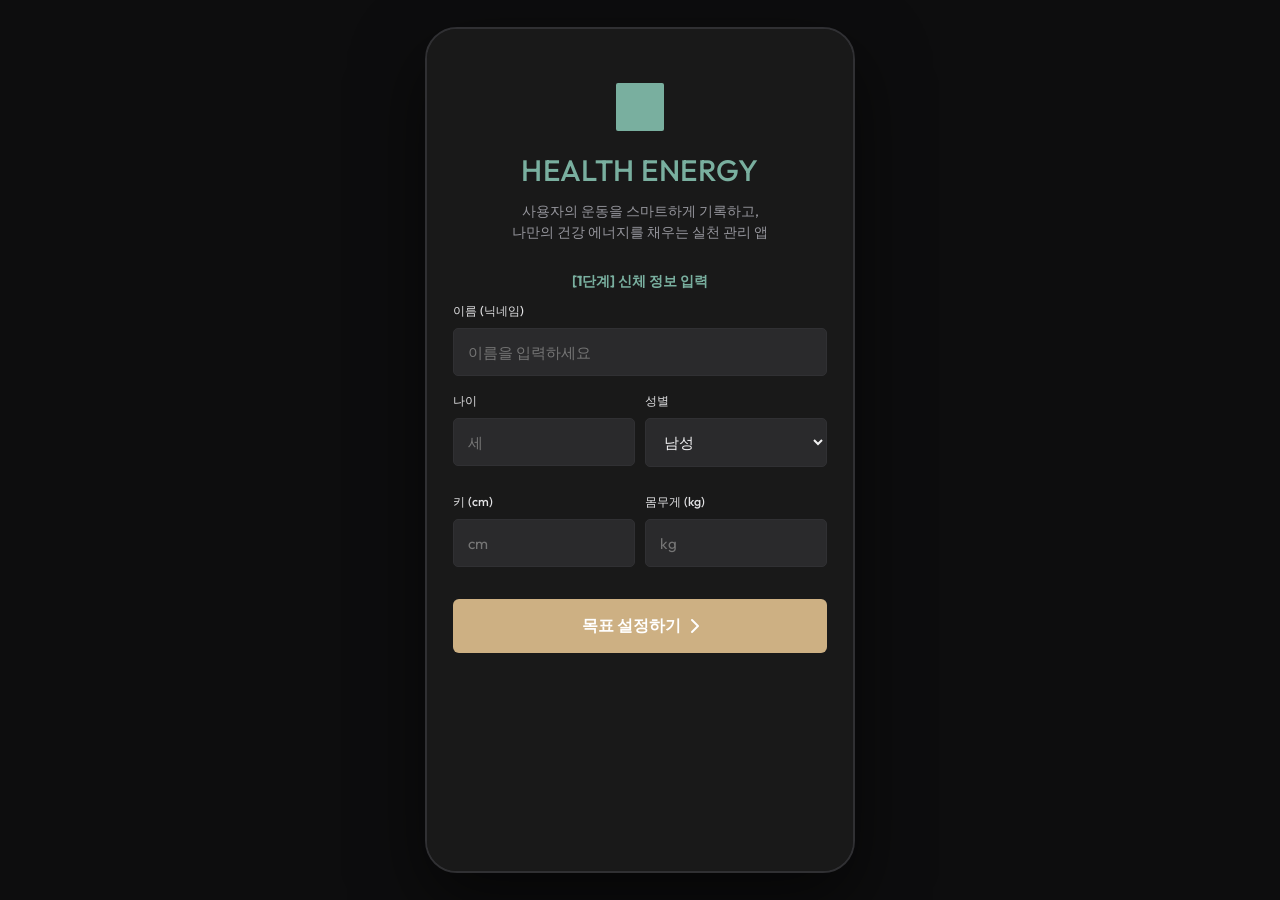
==== commit db503f9f: "Add files via upload" ====
--- a/index.html
+++ b/index.html
@@ -3,7 +3,7 @@
 <head>
   <meta charset="UTF-8">
   <meta name="viewport" content="width=device-width, initial-scale=1.0, viewport-fit=cover">
-  <meta name="theme-color" content="#0f172a">
+  <meta name="theme-color" content="#191919">
   <meta name="mobile-web-app-capable" content="yes">
   <meta name="apple-mobile-web-app-capable" content="yes">
   <meta name="apple-mobile-web-app-status-bar-style" content="black-translucent">
@@ -20,7 +20,7 @@
   <!-- FontAwesome for Premium Icons -->
   <link rel="stylesheet" href="https://cdnjs.cloudflare.com/ajax/libs/font-awesome/6.4.0/css/all.min.css">
   <!-- Local Styles -->
-  <link rel="stylesheet" href="css/style.css">
+  <link rel="stylesheet" href="./css/style.css">
 </head>
 <body>
 
@@ -47,9 +47,7 @@
       <!-- 1. Onboarding Screen -->
       <section id="screen-onboarding" class="app-screen active">
         <div class="onboarding-container">
-          <div style="font-size: 3rem; color: var(--color-primary); margin-bottom: 20px;">
-            <i class="fa-solid fa-heart-pulse"></i>
-          </div>
+          <div class="brand-mark" aria-hidden="true"></div>
           <h1 class="onboarding-title">HEALTH ENERGY</h1>
           <p class="onboarding-desc">사용자의 운동을 스마트하게 기록하고,<br>나만의 건강 에너지를 채우는 실천 관리 앱</p>
           
@@ -388,6 +386,9 @@
               <option value="니 프레스">니 프레스</option>
               <option value="크런치">크런치</option>
             </optgroup>
+            <optgroup label="유연성">
+              <option value="서서 윗몸 앞으로 굽히기">서서 윗몸 앞으로 굽히기</option>
+            </optgroup>
           </select>
         </div>
 
@@ -430,6 +431,10 @@
               <span class="stat-label">자세 점수</span>
               <span class="stat-value" id="camera-posture-score" style="font-size: 2rem; color: var(--color-secondary);">-- <span style="font-size: 1rem;">점</span></span>
             </div>
+            <div class="stat-box" id="camera-flexibility-distance-box" style="text-align: center; display: none;">
+              <span class="stat-label" id="camera-flexibility-distance-label">바닥까지 추정 거리</span>
+              <span class="stat-value" id="camera-flexibility-distance" style="font-size: 2rem; color: var(--color-warning);">-- <span style="font-size: 1rem;">cm</span></span>
+            </div>
           </div>
 
           <div class="mock-box" style="margin-bottom: 20px; padding: 12px; font-size: 0.78rem; line-height: 1.55; color: var(--text-secondary);">
@@ -450,7 +455,7 @@
       <section id="screen-auto-tracking" class="app-screen">
         <div style="margin-bottom: 16px;">
           <h2 style="font-size: 1.4rem; font-weight: 800;">실시간 자동 측정</h2>
-          <p style="font-size: 0.8rem; color: var(--text-secondary);">스마트폰 GPS 및 센서 활동을 가상으로 시뮬레이션합니다.</p>
+          <p style="font-size: 0.8rem; color: var(--text-secondary);">달리기는 스마트폰의 규칙적인 흔들림을 걸음으로 감지합니다. 시작 후 휴대폰을 손에 들거나 주머니에 안정적으로 넣고 달려주세요.</p>
         </div>
 
         <!-- Exercise Selector -->
@@ -472,6 +477,9 @@
               <option value="니 프레스">니 프레스</option>
               <option value="크런치">크런치</option>
             </optgroup>
+            <optgroup label="심폐지구력 운동">
+              <option value="달리기">달리기</option>
+            </optgroup>
           </select>
         </div>
 
@@ -511,9 +519,8 @@
             </div>
           </div>
 
-          <div class="interactive-mock-controls" style="margin-bottom: 20px;">
+          <div class="interactive-mock-controls interactive-mock-controls--single" style="margin-bottom: 20px;">
             <button class="btn-primary" id="btn-sensor-toggle" style="background: var(--color-primary);">시작</button>
-            <button class="btn-secondary" id="btn-sensor-speedup" disabled>가속 시뮬레이션</button>
           </div>
 
           <button class="btn-primary" id="btn-finish-auto-workout" style="background: linear-gradient(to right, var(--color-secondary), var(--color-accent));">
@@ -709,20 +716,24 @@
     <!-- Bottom Navigation Bar (Hidden on onboarding) -->
     <nav class="nav-bar" id="app-navbar" style="display: none;">
       <a class="nav-item active" onclick="app.navigateTo('home')" id="nav-home">
-        <i class="fa-solid fa-house"></i>
-        <span>홈</span>
-      </a>
-      <a class="nav-item" onclick="app.navigateTo('choose-workout')" id="nav-choose">
-        <i class="fa-solid fa-circle-play"></i>
-        <span>운동 시작</span>
+        <i class="fa-solid fa-play"></i>
+        <span>대시보드</span>
       </a>
       <a class="nav-item" onclick="app.navigateTo('timeline')" id="nav-timeline">
-        <i class="fa-solid fa-list-ul"></i>
+        <i class="fa-solid fa-clipboard-list"></i>
         <span>기록</span>
+      </a>
+      <a class="nav-item nav-item--primary" onclick="app.navigateTo('choose-workout')" id="nav-choose" aria-label="운동 기록 추가">
+        <i class="fa-solid fa-plus"></i>
+        <span>운동 추가</span>
       </a>
       <a class="nav-item" onclick="app.navigateTo('report')" id="nav-report">
         <i class="fa-solid fa-chart-simple"></i>
         <span>분석</span>
+      </a>
+      <a class="nav-item" onclick="document.getElementById('btn-profile').click()" id="nav-profile">
+        <i class="fa-regular fa-user"></i>
+        <span>프로필</span>
       </a>
     </nav>
 
--- a/css/style.css
+++ b/css/style.css
@@ -541,6 +541,14 @@
   margin-bottom: 20px;
 }
 
+.interactive-mock-controls--single {
+  grid-template-columns: 1fr;
+}
+
+.interactive-mock-controls--single .btn-primary {
+  min-height: 68px;
+}
+
 /* Timeline Timeline Items */
 .timeline-list {
   display: flex;
@@ -971,3 +979,547 @@
     padding-top: 12px;
   }
 }
+
+/* SDGs UI reference adaptation ------------------------------------------------ */
+:root {
+  --bg-color: #111111;
+  --bg-gradient: none;
+  --surface-app: #191919;
+  --card-bg: #2a2a2c;
+  --card-bg-deep: #1b1b1c;
+  --card-border: #333336;
+  --text-primary: #f1f1f2;
+  --text-secondary: #96969d;
+  --color-primary: #79af9f;
+  --color-primary-deep: #286653;
+  --color-primary-glow: rgba(121, 175, 159, 0.2);
+  --color-secondary: #464c70;
+  --color-secondary-glow: rgba(70, 76, 112, 0.22);
+  --color-accent: #ef4c55;
+  --color-accent-glow: rgba(239, 76, 85, 0.18);
+  --color-warning: #cdb083;
+}
+
+body {
+  background: #0d0d0e;
+  background-image: none;
+  color: var(--text-primary);
+}
+
+.app-container {
+  max-width: 430px;
+  height: min(94vh, 920px);
+  min-height: 680px;
+  background: var(--surface-app);
+  backdrop-filter: none;
+  border: 2px solid #303033;
+  border-radius: 32px;
+  box-shadow: 0 28px 70px rgba(0, 0, 0, 0.55);
+}
+
+.app-header {
+  min-height: 76px;
+  padding: 19px 20px 16px;
+  background: var(--surface-app);
+  border-bottom: 2px solid #2b2b2e;
+}
+
+.logo-text {
+  color: var(--color-primary);
+  background: none;
+  -webkit-background-clip: initial;
+  -webkit-text-fill-color: currentColor;
+  font-size: 1.55rem;
+  font-weight: 400;
+  letter-spacing: 0.015em;
+}
+
+.header-btn {
+  width: 42px;
+  height: 42px;
+  background: #dedede;
+  border: 0;
+  color: #242426;
+  box-shadow: none;
+}
+
+.header-btn:hover {
+  background: #f0f0f0;
+  transform: none;
+}
+
+.screen-wrapper {
+  padding: 24px 18px 122px;
+  background: var(--surface-app);
+  scrollbar-width: none;
+}
+
+.screen-wrapper::-webkit-scrollbar {
+  display: none;
+}
+
+.app-screen > div:first-child h2,
+.app-screen > h2 {
+  font-size: 1.75rem !important;
+  font-weight: 500 !important;
+  letter-spacing: -0.03em;
+}
+
+.app-screen > div:first-child p {
+  color: var(--text-secondary) !important;
+  font-size: 0.88rem !important;
+}
+
+.nav-bar {
+  height: 92px;
+  padding: 9px 12px 8px;
+  background: rgba(25, 25, 25, 0.98);
+  backdrop-filter: none;
+  border-top: 2px solid #2d2d30;
+  overflow: visible;
+}
+
+.nav-item {
+  position: relative;
+  width: 62px;
+  min-width: 0;
+  gap: 6px;
+  color: #e6e6e8;
+  font-size: 0.68rem;
+  font-weight: 500;
+}
+
+.nav-item i {
+  width: 34px;
+  height: 34px;
+  display: grid;
+  place-items: center;
+  border-radius: 9px;
+  background: var(--color-primary);
+  color: #ffffff;
+  font-size: 1rem;
+}
+
+.nav-item:hover,
+.nav-item.active {
+  color: #ffffff;
+}
+
+.nav-item.active i {
+  transform: none;
+  text-shadow: none;
+  box-shadow: 0 0 0 2px rgba(121, 175, 159, 0.28);
+}
+
+.nav-item--primary {
+  width: 84px;
+  align-self: flex-end;
+  transform: translateY(-18px);
+}
+
+.nav-item--primary i {
+  width: 78px;
+  height: 78px;
+  border-radius: 50% 50% 44% 44%;
+  font-size: 2.15rem;
+  background: var(--color-primary);
+  border: 6px solid var(--surface-app);
+  box-shadow: none;
+  color: transparent;
+  background-color: var(--color-primary);
+  background-image: linear-gradient(#ffffff, #ffffff), linear-gradient(#ffffff, #ffffff);
+  background-position: center, center;
+  background-repeat: no-repeat;
+  background-size: 30px 5px, 5px 30px;
+}
+
+.nav-item--primary i::before {
+  content: none;
+}
+
+.nav-item--primary span {
+  position: absolute;
+  width: 1px;
+  height: 1px;
+  overflow: hidden;
+  clip: rect(0, 0, 0, 0);
+}
+
+.floating-action-btn {
+  display: none !important;
+}
+
+.brand-mark {
+  width: 48px;
+  height: 48px;
+  margin: 0 auto 22px;
+  background: var(--color-primary);
+  border-radius: 2px;
+}
+
+.onboarding-container {
+  justify-content: flex-start;
+  padding: 30px 8px 50px;
+}
+
+.onboarding-title {
+  color: var(--color-primary);
+  font-size: 1.85rem;
+  font-weight: 500;
+  letter-spacing: 0.015em;
+}
+
+.onboarding-desc {
+  max-width: 330px;
+  margin-bottom: 28px;
+  line-height: 1.55;
+}
+
+.form-group {
+  margin-bottom: 17px;
+}
+
+.form-group label {
+  color: #e2e2e4;
+  font-size: 0.78rem;
+  font-weight: 500;
+  text-transform: none;
+  letter-spacing: 0;
+}
+
+.form-input,
+.form-select {
+  min-height: 48px;
+  padding: 13px 14px;
+  background: var(--card-bg);
+  border: 1px solid #303033;
+  border-radius: 5px;
+  color: var(--text-primary);
+  box-shadow: none;
+}
+
+.form-input:focus,
+.form-select:focus {
+  border-color: var(--color-primary);
+  box-shadow: 0 0 0 2px rgba(121, 175, 159, 0.14);
+}
+
+.btn-primary,
+.btn-secondary {
+  min-height: 50px;
+  border-radius: 6px;
+  box-shadow: none;
+  font-weight: 600;
+}
+
+.btn-primary {
+  background: var(--color-warning) !important;
+  color: #ffffff;
+}
+
+.btn-secondary {
+  background: var(--card-bg) !important;
+  border: 1px solid #303033;
+  color: var(--text-primary);
+}
+
+.btn-primary:hover,
+.btn-secondary:hover {
+  transform: none;
+  filter: brightness(1.06);
+  box-shadow: none;
+}
+
+.glass-card,
+.stat-box,
+.selection-card,
+.mock-box,
+.timeline-item-content {
+  background: var(--card-bg);
+  border: 1px solid #303033;
+  box-shadow: none;
+}
+
+.glass-card {
+  padding: 17px;
+  border-radius: 7px;
+}
+
+.glass-card:hover {
+  transform: none;
+  box-shadow: none;
+}
+
+.glass-card-title {
+  font-size: 1rem;
+  font-weight: 600;
+}
+
+.stats-grid {
+  gap: 10px;
+  margin-bottom: 10px;
+}
+
+.stat-box {
+  min-height: 92px;
+  padding: 15px;
+  border-radius: 7px;
+  justify-content: center;
+}
+
+.stat-label {
+  color: #c7c7cb;
+  font-size: 0.74rem;
+  font-weight: 500;
+  text-transform: none;
+}
+
+.stat-value {
+  font-size: 1.32rem;
+  font-weight: 700;
+}
+
+.energy-gauge-container {
+  margin: 18px 0;
+}
+
+.svg-gauge-bg {
+  stroke: #202023;
+}
+
+.svg-gauge-fill {
+  stroke-linecap: butt;
+}
+
+.energy-status-badge {
+  min-width: 176px;
+  padding: 6px 12px;
+  background: var(--color-primary-deep);
+  border: 0;
+  border-radius: 6px;
+  color: #d9eee7;
+  box-shadow: none;
+}
+
+.exercise-item {
+  min-height: 76px;
+  padding: 13px 14px;
+  background: var(--card-bg-deep);
+  border: 1px solid #242426;
+  border-radius: 8px;
+}
+
+.exercise-item:hover {
+  background: #202021;
+  transform: none;
+}
+
+.exercise-icon,
+.selection-card-icon {
+  background: var(--color-warning) !important;
+  color: #ffffff !important;
+  border-radius: 4px;
+}
+
+.selection-card {
+  min-height: 106px;
+  margin-bottom: 12px;
+  padding: 18px;
+  border-radius: 7px;
+  gap: 16px;
+}
+
+.selection-card::after {
+  content: '›';
+  color: #eeeeef;
+  font-size: 2.5rem;
+  line-height: 1;
+  font-weight: 600;
+}
+
+.selection-card:hover {
+  transform: none;
+  background: #303033;
+  border-color: #3b3b3f;
+}
+
+.selection-card-icon {
+  width: 48px;
+  height: 48px;
+}
+
+.selection-card-title {
+  font-size: 1.02rem;
+}
+
+.selection-card-desc {
+  color: var(--text-secondary);
+  font-size: 0.74rem;
+  line-height: 1.45;
+}
+
+.mock-box {
+  background: var(--card-bg);
+  border-radius: 8px;
+}
+
+#camera-viewport {
+  background: #050505 !important;
+  border-radius: 8px !important;
+}
+
+.camera-indicator {
+  color: #ffffff;
+}
+
+.camera-dot {
+  background: var(--color-accent);
+}
+
+.camera-switch-btn {
+  background: rgba(42, 42, 44, 0.88);
+  border-color: #525256;
+}
+
+.timeline-list {
+  padding-left: 0;
+}
+
+.timeline-list::before,
+.timeline-item-dot {
+  display: none;
+}
+
+.timeline-item {
+  margin-bottom: 10px;
+}
+
+.timeline-item-content {
+  border-radius: 7px;
+  padding: 14px 15px;
+}
+
+.timeline-item-memo {
+  background: #222224;
+  border-left-color: var(--color-secondary);
+}
+
+.calendar-grid {
+  gap: 5px;
+}
+
+.calendar-day {
+  border-radius: 4px;
+  background: var(--color-secondary);
+}
+
+.calendar-day.empty {
+  background: transparent;
+}
+
+.calendar-day.today {
+  color: #ffffff;
+  border: 1px solid var(--color-warning);
+}
+
+.calendar-day.selected {
+  background: var(--color-warning);
+  color: #242426;
+  box-shadow: none;
+}
+
+.timeframe-group {
+  padding: 4px;
+  background: var(--card-bg);
+  border-radius: 6px;
+}
+
+.btn-timeframe,
+.btn-date-filter {
+  border-radius: 4px;
+}
+
+.btn-timeframe.active,
+.btn-date-filter.active {
+  background: var(--color-warning);
+  color: #ffffff;
+  box-shadow: none;
+}
+
+.chart-bar-bg {
+  background: #1d1d1f;
+}
+
+.chart-bar-fill {
+  background: var(--color-primary);
+  border-radius: 2px;
+}
+
+.modal-overlay {
+  background: rgba(0, 0, 0, 0.8);
+  backdrop-filter: blur(4px);
+}
+
+.modal-content {
+  box-shadow: 0 24px 70px rgba(0, 0, 0, 0.55);
+}
+
+@media (max-width: 600px) {
+  .app-container {
+    height: 100dvh;
+    border: 0;
+    border-radius: 0;
+  }
+
+  .app-header {
+    min-height: calc(70px + env(safe-area-inset-top));
+    padding: calc(15px + env(safe-area-inset-top)) 18px 13px;
+  }
+
+  .screen-wrapper {
+    padding: 22px 16px calc(118px + env(safe-area-inset-bottom));
+  }
+
+  .nav-bar {
+    height: calc(86px + env(safe-area-inset-bottom));
+    padding-bottom: calc(7px + env(safe-area-inset-bottom));
+  }
+
+  .nav-item {
+    width: 58px;
+  }
+
+  .nav-item--primary {
+    width: 72px;
+  }
+
+  .nav-item--primary i {
+    width: 72px;
+    height: 72px;
+  }
+}
+
+@media (max-width: 360px) {
+  .logo-text {
+    font-size: 1.3rem;
+  }
+
+  .nav-item {
+    width: 52px;
+    font-size: 0.62rem;
+  }
+
+  .nav-item i {
+    width: 31px;
+    height: 31px;
+  }
+
+  .nav-item--primary,
+  .nav-item--primary i {
+    width: 64px;
+  }
+
+  .nav-item--primary i {
+    height: 64px;
+  }
+}
